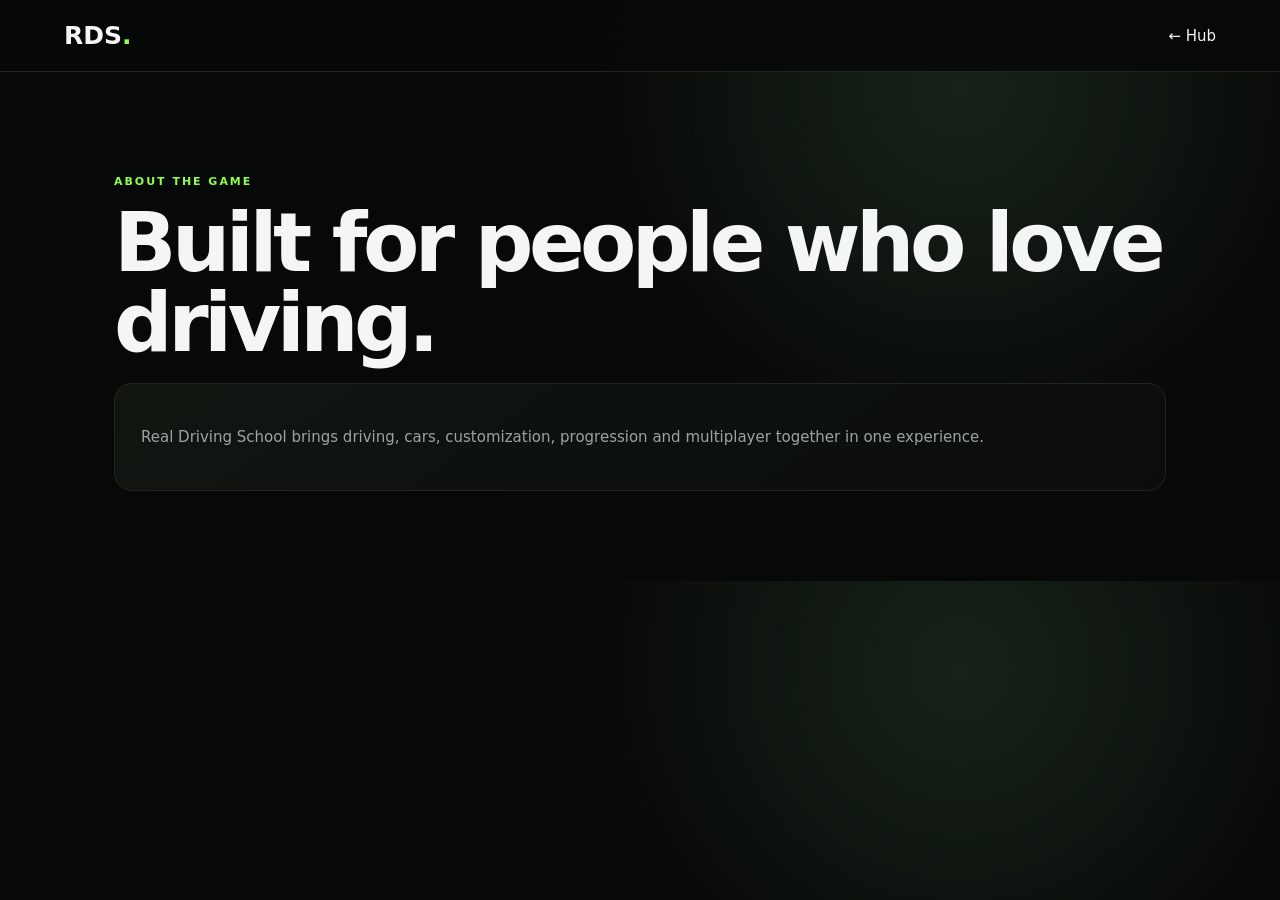
==== about.html @ 82fdd846 "Add RDS public content pages" ====
<!doctype html><html><head><meta charset="utf-8"><meta name="viewport" content="width=device-width,initial-scale=1"><title>About — RDS</title><link rel="stylesheet" href="assets/css/style.css"></head><body><header class="nav"><a class="logo" href="home.html">RDS<span>.</span></a><a href="home.html">← Hub</a></header><main class="container"><p class="eyebrow">ABOUT THE GAME</p><h1>Built for people who love driving.</h1><div class="panel"><p>Real Driving School brings driving, cars, customization, progression and multiplayer together in one experience.</p></div></main></body></html>
---- assets/css/style.css ----
:root{--bg:#070908;--panel:#0d110f;--line:#202722;--text:#f3f6f3;--muted:#9ba59e;--accent:#8cff4f}*{box-sizing:border-box}body{margin:0;background:radial-gradient(circle at 75% 15%,#172318 0,transparent 35%),var(--bg);color:var(--text);font:15px/1.6 Inter,system-ui,-apple-system,Segoe UI,sans-serif}a{color:inherit;text-decoration:none}.nav{min-height:72px;display:flex;align-items:center;justify-content:space-between;padding:0 5vw;border-bottom:1px solid var(--line);position:sticky;top:0;background:#070908e8;backdrop-filter:blur(18px);z-index:5}.nav nav{display:flex;gap:18px;flex-wrap:wrap;justify-content:flex-end}.nav nav a{color:var(--muted);font-size:13px}.nav nav a:hover{color:var(--accent)}.logo{font-size:25px;font-weight:900}.logo span{color:var(--accent)}.container{max-width:1180px;margin:auto;padding:90px 5vw}.page-head{max-width:760px;margin-bottom:45px}.eyebrow{color:var(--accent);font-size:11px;font-weight:800;letter-spacing:.18em}.container h1{font-size:clamp(40px,7vw,82px);line-height:.98;letter-spacing:-.055em;margin:12px 0 20px}.page-head>p{color:var(--muted);font-size:18px}.grid{display:grid;grid-template-columns:repeat(3,1fr);gap:14px}.card,.panel{border:1px solid var(--line);background:linear-gradient(145deg,#111611,#0a0d0b);border-radius:18px;padding:26px;transition:.25s transform,.25s border-color}.card:hover{transform:translateY(-5px);border-color:#3c493e}.card span,.panel span{font-size:10px;color:var(--accent);letter-spacing:.15em;font-weight:800}.card h2{margin:30px 0 8px}.card p,.panel p{color:var(--muted)}.hero{min-height:100vh;display:flex;flex-direction:column;justify-content:space-between;padding:8vh 7vw;position:relative;z-index:2}.brand span{font-size:30px;font-weight:950}.brand small{display:block;color:var(--muted);font-size:9px;letter-spacing:.25em}.hero-copy{max-width:760px;padding-bottom:8vh}.hero h1{font-size:clamp(55px,10vw,125px);line-height:.88;letter-spacing:-.065em;margin:10px 0 25px}.hero-copy>p:not(.eyebrow){color:#b6c0b8;font-size:19px;max-width:540px}.btn{display:inline-flex;gap:35px;align-items:center;margin-top:20px;padding:12px 15px 12px 20px;border:1px solid #455045;border-radius:8px;background:#121712}.btn b{color:var(--accent);font-size:20px}.bg{position:fixed;inset:0;overflow:hidden;background:linear-gradient(#070908cc,#070908e6),radial-gradient(circle at 50% 100%,#263a27,transparent 50%)}.road{position:absolute;width:80vw;height:130vh;left:10vw;top:35vh;transform:perspective(500px) rotateX(63deg);background:repeating-linear-gradient(90deg,transparent 0 8vw,#9eff5d33 8.15vw 8.3vw),repeating-linear-gradient(0deg,transparent 0 45px,#ffffff18 46px 48px);opacity:.5}.road:after{content:"";position:absolute;inset:0;background:radial-gradient(ellipse at center,#0000 0 20%,#070908 72%)}@media(max-width:800px){.grid{grid-template-columns:1fr}.nav{height:auto;gap:14px;padding:16px 5vw;align-items:flex-start}.nav nav{display:none}.container{padding-top:55px}.hero h1{font-size:58px}}
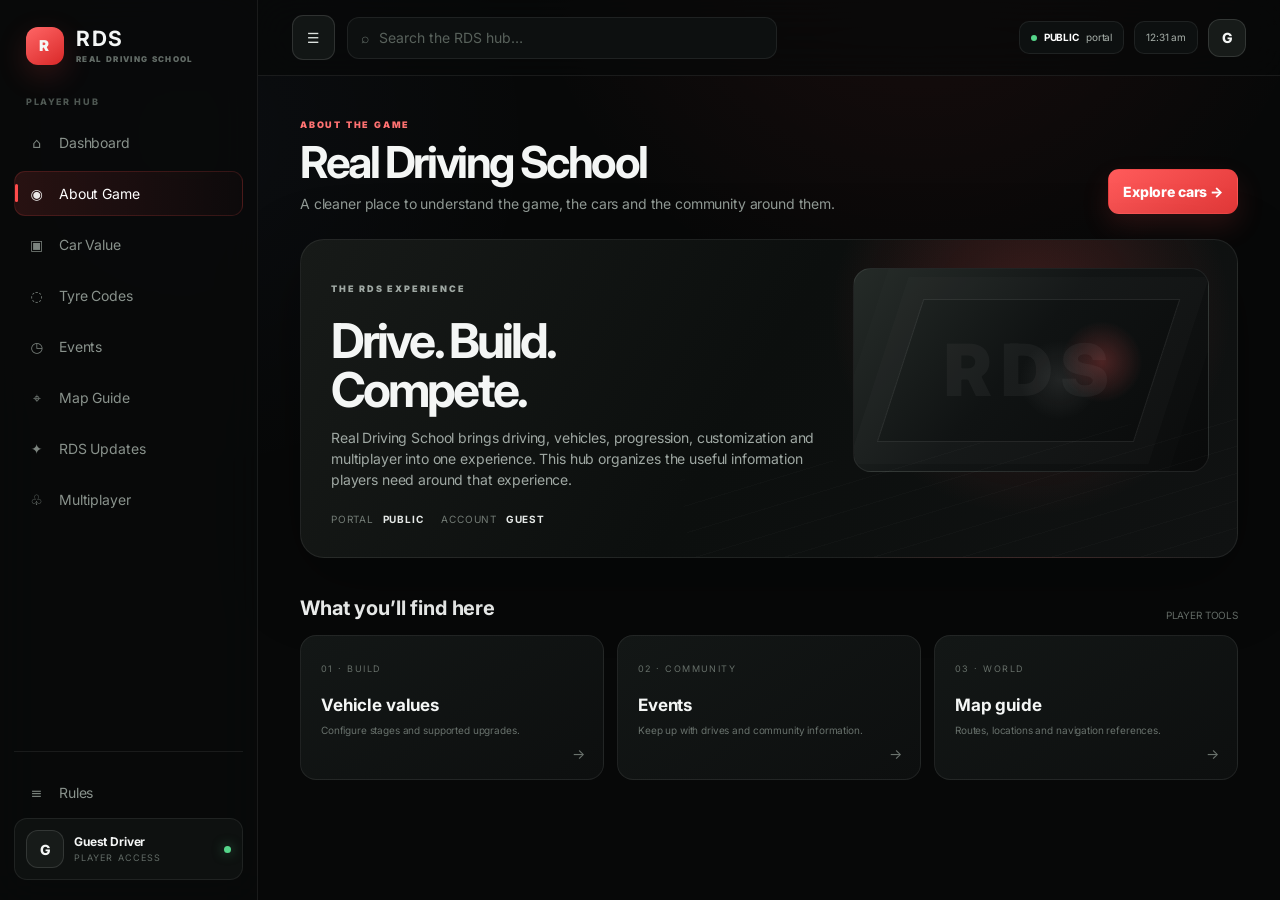
==== commit 027cd849: "Upgrade about.html to the new RDS player UI" ====
--- a/about.html
+++ b/about.html
@@ -1 +1,17 @@
-<!doctype html><html><head><meta charset="utf-8"><meta name="viewport" content="width=device-width,initial-scale=1"><title>About — RDS</title><link rel="stylesheet" href="assets/css/style.css"></head><body><header class="nav"><a class="logo" href="home.html">RDS<span>.</span></a><a href="home.html">← Hub</a></header><main class="container"><p class="eyebrow">ABOUT THE GAME</p><h1>Built for people who love driving.</h1><div class="panel"><p>Real Driving School brings driving, cars, customization, progression and multiplayer together in one experience.</p></div></main></body></html>+<!doctype html><html lang="en"><head><meta charset="utf-8"><meta name="viewport" content="width=device-width,initial-scale=1"><title>About — RDS</title><link rel="stylesheet" href="assets/css/style.css"></head><body><div class="app">
+<aside class="sidebar"><a class="brand" href="home.html"><span class="brand-mark">R</span><span class="brand-copy"><strong>RDS</strong><span>REAL DRIVING SCHOOL</span></span></a>
+<div class="side-label">PLAYER HUB</div>
+<a class="side-link " data-nav href="home.html"><span class="side-ico">⌂</span><span>Dashboard</span></a>
+<a class="side-link active" data-nav href="about.html"><span class="side-ico">◉</span><span>About Game</span></a>
+<a class="side-link " data-nav href="cars.html"><span class="side-ico">▣</span><span>Car Value</span></a>
+<a class="side-link " data-nav href="tyre-codes.html"><span class="side-ico">◌</span><span>Tyre Codes</span></a>
+<a class="side-link " data-nav href="events.html"><span class="side-ico">◷</span><span>Events</span></a>
+<a class="side-link " data-nav href="map-guide.html"><span class="side-ico">⌖</span><span>Map Guide</span></a>
+<a class="side-link " data-nav href="updates.html"><span class="side-ico">✦</span><span>RDS Updates</span></a>
+<a class="side-link " data-nav href="multiplayer.html"><span class="side-ico">♧</span><span>Multiplayer</span></a>
+<div class="side-bottom"><a class="side-link " data-nav href="rules.html"><span class="side-ico">≡</span><span>Rules</span></a>
+<div class="player-card"><div class="avatar">G</div><div><strong>Guest Driver</strong><span>PLAYER ACCESS</span></div><span class="status-dot"></span></div></div></aside><main class="main"><header class="topbar"><div class="top-left"><button class="btn menu-toggle" data-menu>☰</button><div class="searchbox">⌕ <input data-search placeholder="Search the RDS hub…"></div></div><div class="top-right"><div class="top-chip"><span class="live"></span><b>PUBLIC</b> portal</div><div class="top-chip" data-clock>--:--</div><div class="avatar">G</div></div></header><section class="content">
+<div class="page-head"><div><p class="eyebrow">ABOUT THE GAME</p><h1>Real Driving School</h1><p>A cleaner place to understand the game, the cars and the community around them.</p></div><a class="primary" href="cars.html">Explore cars →</a></div>
+<div class="dashboard-hero reveal" data-reveal><div class="hero-copy"><p class="eyebrow">THE RDS EXPERIENCE</p><h1>Drive. Build.<br>Compete.</h1><p>Real Driving School brings driving, vehicles, progression, customization and multiplayer into one experience. This hub organizes the useful information players need around that experience.</p><div class="hero-meta"><span>PORTAL <b>PUBLIC</b></span><span>ACCOUNT <b>GUEST</b></span></div></div><div class="hero-visual"></div></div>
+<div class="section-row"><h2>What you’ll find here</h2><span>PLAYER TOOLS</span></div>
+<div class="cards-3 reveal" data-reveal><a class="feature-card" href="cars.html"><span class="num">01 · BUILD</span><h3>Vehicle values</h3><p>Configure stages and supported upgrades.</p><span class="corner">→</span></a><a class="feature-card" href="events.html"><span class="num">02 · COMMUNITY</span><h3>Events</h3><p>Keep up with drives and community information.</p><span class="corner">→</span></a><a class="feature-card" href="map-guide.html"><span class="num">03 · WORLD</span><h3>Map guide</h3><p>Routes, locations and navigation references.</p><span class="corner">→</span></a></div></section></main></div><script src="assets/js/app.js"></script></body></html>
--- a/assets/css/style.css
+++ b/assets/css/style.css
@@ -1 +1,14 @@
-:root{--bg:#070908;--panel:#0d110f;--line:#202722;--text:#f3f6f3;--muted:#9ba59e;--accent:#8cff4f}*{box-sizing:border-box}body{margin:0;background:radial-gradient(circle at 75% 15%,#172318 0,transparent 35%),var(--bg);color:var(--text);font:15px/1.6 Inter,system-ui,-apple-system,Segoe UI,sans-serif}a{color:inherit;text-decoration:none}.nav{min-height:72px;display:flex;align-items:center;justify-content:space-between;padding:0 5vw;border-bottom:1px solid var(--line);position:sticky;top:0;background:#070908e8;backdrop-filter:blur(18px);z-index:5}.nav nav{display:flex;gap:18px;flex-wrap:wrap;justify-content:flex-end}.nav nav a{color:var(--muted);font-size:13px}.nav nav a:hover{color:var(--accent)}.logo{font-size:25px;font-weight:900}.logo span{color:var(--accent)}.container{max-width:1180px;margin:auto;padding:90px 5vw}.page-head{max-width:760px;margin-bottom:45px}.eyebrow{color:var(--accent);font-size:11px;font-weight:800;letter-spacing:.18em}.container h1{font-size:clamp(40px,7vw,82px);line-height:.98;letter-spacing:-.055em;margin:12px 0 20px}.page-head>p{color:var(--muted);font-size:18px}.grid{display:grid;grid-template-columns:repeat(3,1fr);gap:14px}.card,.panel{border:1px solid var(--line);background:linear-gradient(145deg,#111611,#0a0d0b);border-radius:18px;padding:26px;transition:.25s transform,.25s border-color}.card:hover{transform:translateY(-5px);border-color:#3c493e}.card span,.panel span{font-size:10px;color:var(--accent);letter-spacing:.15em;font-weight:800}.card h2{margin:30px 0 8px}.card p,.panel p{color:var(--muted)}.hero{min-height:100vh;display:flex;flex-direction:column;justify-content:space-between;padding:8vh 7vw;position:relative;z-index:2}.brand span{font-size:30px;font-weight:950}.brand small{display:block;color:var(--muted);font-size:9px;letter-spacing:.25em}.hero-copy{max-width:760px;padding-bottom:8vh}.hero h1{font-size:clamp(55px,10vw,125px);line-height:.88;letter-spacing:-.065em;margin:10px 0 25px}.hero-copy>p:not(.eyebrow){color:#b6c0b8;font-size:19px;max-width:540px}.btn{display:inline-flex;gap:35px;align-items:center;margin-top:20px;padding:12px 15px 12px 20px;border:1px solid #455045;border-radius:8px;background:#121712}.btn b{color:var(--accent);font-size:20px}.bg{position:fixed;inset:0;overflow:hidden;background:linear-gradient(#070908cc,#070908e6),radial-gradient(circle at 50% 100%,#263a27,transparent 50%)}.road{position:absolute;width:80vw;height:130vh;left:10vw;top:35vh;transform:perspective(500px) rotateX(63deg);background:repeating-linear-gradient(90deg,transparent 0 8vw,#9eff5d33 8.15vw 8.3vw),repeating-linear-gradient(0deg,transparent 0 45px,#ffffff18 46px 48px);opacity:.5}.road:after{content:"";position:absolute;inset:0;background:radial-gradient(ellipse at center,#0000 0 20%,#070908 72%)}@media(max-width:800px){.grid{grid-template-columns:1fr}.nav{height:auto;gap:14px;padding:16px 5vw;align-items:flex-start}.nav nav{display:none}.container{padding-top:55px}.hero h1{font-size:58px}}+@import url('https://fonts.googleapis.com/css2?family=Inter:wght@400;500;600;700;800;900&display=swap');
+:root{--bg:#070808;--surface:#0d0f0f;--surface2:#111414;--surface3:#161919;--line:rgba(255,255,255,.075);--line2:rgba(255,255,255,.12);--text:#f4f6f5;--muted:#929b96;--muted2:#626b66;--red:#ff4b4b;--red2:#ff7272;--green:#55d68a;--blue:#79a8ff;--shadow:0 22px 70px rgba(0,0,0,.34);--radius:18px}
+*{box-sizing:border-box}html{scroll-behavior:smooth}body{margin:0;background:radial-gradient(circle at 72% -10%,rgba(255,75,75,.08),transparent 30%),radial-gradient(circle at 15% 15%,rgba(120,160,255,.035),transparent 26%),var(--bg);color:var(--text);font:14px/1.5 Inter,system-ui,-apple-system,Segoe UI,sans-serif;letter-spacing:-.01em}body:before{content:"";position:fixed;inset:0;pointer-events:none;background-image:linear-gradient(rgba(255,255,255,.012) 1px,transparent 1px),linear-gradient(90deg,rgba(255,255,255,.012) 1px,transparent 1px);background-size:60px 60px;mask-image:linear-gradient(to bottom,black,transparent 90%);opacity:.35}a{color:inherit;text-decoration:none}button,input,select{font:inherit}button{color:inherit}.hidden{display:none!important}.app{min-height:100vh}
+.sidebar{position:fixed;inset:0 auto 0 0;width:258px;z-index:50;background:rgba(9,10,10,.84);backdrop-filter:blur(22px);border-right:1px solid var(--line);padding:20px 14px;display:flex;flex-direction:column}.brand{display:flex;align-items:center;gap:12px;padding:7px 12px 30px;font-weight:900;font-size:21px;letter-spacing:.08em}.brand-mark{width:38px;height:38px;border-radius:12px;display:grid;place-items:center;background:linear-gradient(145deg,#ff6666,#d92828);box-shadow:0 10px 30px rgba(255,75,75,.18);font-size:15px}.brand-copy{display:flex;flex-direction:column}.brand-copy strong{line-height:1}.brand-copy span{font-size:8px;color:var(--muted2);letter-spacing:.17em;margin-top:4px}.side-label{font-size:9px;letter-spacing:.18em;color:#4e5752;font-weight:800;padding:0 12px 8px}.side-link{position:relative;display:flex;align-items:center;gap:13px;padding:11px 12px;margin:3px 0;color:#89928c;border:1px solid transparent;border-radius:11px;transition:.2s ease;overflow:hidden}.side-link:before{content:"";width:3px;height:18px;border-radius:4px;background:var(--red);position:absolute;left:0;transform:translateX(-7px);transition:.2s}.side-link:hover{background:rgba(255,255,255,.035);color:#fff}.side-link.active{background:linear-gradient(90deg,rgba(255,75,75,.13),rgba(255,75,75,.025));color:#fff;border-color:rgba(255,75,75,.16)}.side-link.active:before{transform:translateX(0)}.side-ico{width:19px;text-align:center;color:inherit;opacity:.9}.side-bottom{margin-top:auto;padding-top:15px;border-top:1px solid var(--line)}.player-card{display:flex;align-items:center;gap:10px;padding:11px;background:#0e1110;border:1px solid var(--line);border-radius:13px}.avatar{width:38px;height:38px;border-radius:12px;display:grid;place-items:center;background:#171b19;border:1px solid var(--line2);font-weight:800}.player-card div:nth-child(2){min-width:0}.player-card strong,.player-card span{display:block}.player-card strong{font-size:12px}.player-card span{font-size:9px;color:var(--muted2);letter-spacing:.12em}.status-dot{width:7px;height:7px;border-radius:50%;background:var(--green);box-shadow:0 0 12px rgba(85,214,138,.5);margin-left:auto}
+.main{margin-left:258px;min-height:100vh}.topbar{height:76px;position:sticky;top:0;z-index:40;display:flex;align-items:center;justify-content:space-between;padding:0 34px;border-bottom:1px solid var(--line);background:rgba(8,9,9,.72);backdrop-filter:blur(20px)}.top-left{display:flex;align-items:center;gap:12px}.menu-toggle{display:none}.searchbox{width:min(430px,45vw);height:42px;display:flex;align-items:center;gap:9px;padding:0 13px;border:1px solid var(--line);background:#0d1010;border-radius:12px;color:#646e68}.searchbox input{width:100%;border:0;outline:0;background:transparent;color:#fff}.searchbox input::placeholder{color:#58615b}.top-right{display:flex;align-items:center;gap:10px}.top-chip{display:flex;align-items:center;gap:7px;padding:8px 11px;border:1px solid var(--line);background:#0d1010;border-radius:10px;color:#a7afa9;font-size:10px}.top-chip b{color:#fff}.top-chip .live{width:6px;height:6px;border-radius:50%;background:var(--green)}
+.content{max-width:1410px;margin:auto;padding:42px 42px 90px}.eyebrow{margin:0 0 8px;color:var(--red2);font-size:9px;font-weight:900;letter-spacing:.2em}.page-head{display:flex;justify-content:space-between;align-items:flex-end;gap:20px;margin-bottom:25px}.page-head h1{margin:0;font-size:44px;line-height:1;letter-spacing:-.055em}.page-head p:not(.eyebrow){margin:9px 0 0;color:var(--muted)}.actions{display:flex;gap:9px;flex-wrap:wrap}.btn,.primary{display:inline-flex;align-items:center;justify-content:center;gap:12px;border:1px solid transparent;border-radius:11px;padding:11px 14px;font-weight:800;cursor:pointer;transition:.18s}.btn:hover,.primary:hover{transform:translateY(-1px)}.btn{background:#121615;border-color:var(--line2);color:#dce1de}.primary{background:linear-gradient(145deg,#ff5b5b,#e23838);box-shadow:0 12px 28px rgba(255,75,75,.14);color:#fff}.btn.ghost{background:transparent;border-color:var(--line)}
+.dashboard-hero{position:relative;overflow:hidden;min-height:260px;border-radius:24px;border:1px solid var(--line);background:radial-gradient(circle at 78% 24%,rgba(255,75,75,.2),transparent 26%),linear-gradient(120deg,#171a18,#0c0f0e 48%,#101212);box-shadow:var(--shadow);padding:30px}.dashboard-hero:after{content:"";position:absolute;inset:auto -10% -45% 42%;height:260px;background:repeating-linear-gradient(170deg,rgba(255,255,255,.05) 0 1px,transparent 1px 26px);transform:rotate(-7deg);opacity:.35}.hero-copy{position:relative;z-index:2;max-width:650px}.hero-copy h1{margin:0;font-size:48px;line-height:1.02;letter-spacing:-.06em}.hero-copy p{color:#9fa8a3;max-width:520px;margin:12px 0 22px}.hero-meta{display:flex;gap:18px;flex-wrap:wrap}.hero-meta span{font-size:10px;color:#727b75;letter-spacing:.08em}.hero-meta b{color:#e5e9e7;margin-left:5px}.hero-visual{position:absolute;right:28px;top:28px;width:38%;height:204px;border-radius:18px;border:1px solid rgba(255,255,255,.08);overflow:hidden;background:radial-gradient(circle at 70% 46%,rgba(255,90,90,.26),transparent 15%),radial-gradient(circle at 58% 55%,rgba(255,255,255,.08),transparent 17%),linear-gradient(130deg,#252b28 0,#101313 46%,#090a0a 100%)}.hero-visual:before{content:"";position:absolute;width:72%;height:70%;left:13%;top:15%;border:1px solid rgba(255,255,255,.09);transform:skewX(-18deg);box-shadow:0 0 0 22px rgba(255,255,255,.015),0 0 0 45px rgba(255,255,255,.008)}.hero-visual:after{content:"RDS";position:absolute;inset:0;display:grid;place-items:center;font-size:72px;font-weight:900;letter-spacing:.12em;color:rgba(255,255,255,.045)}
+.metric-grid{display:grid;grid-template-columns:repeat(4,1fr);gap:13px;margin:14px 0}.metric{padding:18px;border:1px solid var(--line);background:linear-gradient(145deg,#111414,#0d0f0f);border-radius:16px}.metric-top{display:flex;justify-content:space-between;color:#6a736e;font-size:9px;letter-spacing:.16em;font-weight:800}.metric h3{margin:10px 0 2px;font-size:24px;letter-spacing:-.045em}.metric p{margin:0;color:#707974;font-size:10px}.metric-accent h3{color:#ff8a8a}.grid-2{display:grid;grid-template-columns:1.25fr .75fr;gap:14px}.panel{border:1px solid var(--line);background:linear-gradient(145deg,#101313,#0c0e0e);border-radius:18px;box-shadow:0 18px 48px rgba(0,0,0,.18)}.panel-head{display:flex;justify-content:space-between;align-items:flex-start;gap:12px;padding:20px 20px 16px;border-bottom:1px solid var(--line)}.panel-head h2{margin:0;font-size:17px}.panel-head p{margin:4px 0 0;color:#656e69;font-size:11px}.activity{padding:6px 0}.activity-row{display:flex;gap:12px;padding:14px 20px;border-bottom:1px solid var(--line)}.activity-row:last-child{border-bottom:0}.activity-icon{width:34px;height:34px;flex:0 0 auto;display:grid;place-items:center;border-radius:10px;background:#171a18;border:1px solid var(--line);color:#ff8585;font-size:12px}.activity-row strong{display:block;font-size:12px}.activity-row span{display:block;color:#68716b;font-size:10px;margin-top:2px}.quick-grid{display:grid;grid-template-columns:1fr 1fr;gap:9px;padding:20px}.quick{padding:15px;border:1px solid var(--line);border-radius:14px;background:#0d1010;transition:.18s}.quick:hover{border-color:var(--line2);transform:translateY(-2px)}.quick b{display:block;font-size:12px}.quick span{display:block;color:#69716c;font-size:10px;margin-top:4px}.quick .q-arrow{display:block;margin-top:15px;color:#aeb5b0}.section-row{display:flex;align-items:end;justify-content:space-between;margin:35px 0 12px}.section-row h2{margin:0;font-size:20px}.section-row span{font-size:10px;color:#656d68}.cards-3{display:grid;grid-template-columns:repeat(3,1fr);gap:13px}.feature-card{position:relative;min-height:145px;padding:20px;border:1px solid var(--line);border-radius:16px;overflow:hidden;background:linear-gradient(145deg,#131716,#0d0f0f);transition:.18s}.feature-card:hover{transform:translateY(-2px);border-color:var(--line2)}.feature-card .num{font-size:9px;color:#666f69;letter-spacing:.16em}.feature-card h3{margin:16px 0 5px;font-size:17px}.feature-card p{margin:0;color:#68716c;font-size:10px}.feature-card .corner{position:absolute;right:18px;bottom:15px;color:#6b736e}
+.tool-layout{display:grid;grid-template-columns:320px minmax(0,1fr);gap:14px}.list-panel{padding:12px}.list-search{margin-bottom:9px}.list-search input{width:100%;border:1px solid var(--line);background:#0a0c0c;color:#fff;outline:0;border-radius:11px;padding:11px 12px}.car-list{display:flex;flex-direction:column;gap:7px;max-height:630px;overflow:auto;padding-right:2px}.car-row{display:grid;grid-template-columns:48px 1fr 18px;gap:11px;align-items:center;text-align:left;width:100%;padding:10px;border:1px solid transparent;background:#0e1110;border-radius:12px;cursor:pointer}.car-row:hover{background:#141716}.car-row.chosen{background:linear-gradient(90deg,rgba(255,75,75,.12),rgba(255,75,75,.025));border-color:rgba(255,75,75,.18)}.car-thumb{width:48px;height:44px;border-radius:10px;display:grid;place-items:center;background:linear-gradient(145deg,#251718,#151817);border:1px solid rgba(255,255,255,.06);color:#ff7c7c;font-size:9px;font-weight:900}.car-row b{font-size:11px;display:block}.car-row span{display:block;color:#5f6862;font-size:9px;margin-top:3px}.car-row strong{color:#6b746e}.calc-panel{padding:22px}.calc-top{display:flex;justify-content:space-between;gap:20px;align-items:flex-start;margin-bottom:18px}.calc-top h2{margin:0;font-size:24px;letter-spacing:-.04em}.calc-top p{margin:5px 0 0;color:#717a74;font-size:10px}.tag{padding:6px 8px;border-radius:8px;border:1px solid var(--line2);background:#121615;color:#929b95;font-size:9px;font-weight:800;letter-spacing:.14em}.field{margin-bottom:16px}.field label{display:block;color:#c8cfcb;font-size:10px;font-weight:800;letter-spacing:.08em}.field select,.field input[type=text],.field input[type=number]{width:100%;margin-top:7px;border:1px solid var(--line);background:#0a0c0c;color:#fff;border-radius:11px;padding:11px 12px;outline:0}.stage-grid{display:grid;grid-template-columns:repeat(7,1fr);gap:6px;margin-top:7px}.stage-btn{padding:9px 3px;border-radius:9px;border:1px solid var(--line);background:#0d1010;color:#78807b;font-size:9px;font-weight:800;cursor:pointer}.stage-btn:hover{border-color:var(--line2);color:#fff}.stage-btn.active{background:rgba(255,75,75,.11);border-color:rgba(255,75,75,.34);color:#ff8b8b}.stage-more{grid-column:1/-1}.option-cards{display:grid;grid-template-columns:repeat(2,1fr);gap:8px;margin:16px 0}.option{position:relative;display:flex;gap:10px;align-items:flex-start;padding:12px;border:1px solid var(--line);border-radius:12px;background:#0d1010;cursor:pointer}.option:hover{border-color:var(--line2)}.option input{margin-top:2px;accent-color:var(--red)}.option b{display:block;font-size:11px}.option small{display:block;color:#626b65;font-size:9px;margin-top:2px}.value-row{display:grid;grid-template-columns:1fr 1fr;gap:9px}.result-box{margin-top:18px;padding:17px;border:1px solid rgba(255,75,75,.17);border-radius:15px;background:linear-gradient(145deg,rgba(255,75,75,.11),rgba(255,75,75,.025))}.result-label{font-size:9px;font-weight:800;color:#ad7777;letter-spacing:.16em}.result-main{display:flex;align-items:end;justify-content:space-between;gap:15px}.result-main strong{font-size:37px;letter-spacing:-.055em}.result-main span{color:#727a75;font:10px ui-monospace,SFMono-Regular,Menlo,monospace}.result-note{margin:10px 0 0;color:#686f6a;font-size:9px}.spec-grid{display:grid;grid-template-columns:repeat(3,1fr);margin-top:11px;border:1px solid var(--line);border-radius:11px;overflow:hidden}.spec{padding:12px;border-right:1px solid var(--line)}.spec:last-child{border-right:0}.spec small{display:block;color:#626b65;font-size:8px;letter-spacing:.14em}.spec b{display:block;margin-top:4px;font-size:14px}
+.landing{min-height:100vh;overflow:hidden;background:#050606}.landing-bg{position:fixed;inset:0;background:linear-gradient(120deg,#141817,#090b0a 50%,#080909);overflow:hidden}.landing-bg video{position:absolute;width:100%;height:100%;object-fit:cover;filter:saturate(.72) contrast(1.05) brightness(.6)}.landing-bg:after{content:"";position:absolute;inset:0;background:linear-gradient(90deg,rgba(4,5,5,.93) 0%,rgba(4,5,5,.65) 45%,rgba(4,5,5,.55) 100%),linear-gradient(0deg,rgba(0,0,0,.8),transparent 50%);backdrop-filter:saturate(.7)}.road-art{position:absolute;inset:0;background:radial-gradient(circle at 75% 48%,rgba(255,75,75,.17),transparent 18%),repeating-linear-gradient(165deg,transparent 0 44px,rgba(255,255,255,.055) 45px,transparent 46px 90px);transform:skewX(-8deg) scale(1.12);opacity:.25}.landing-shell{position:relative;z-index:2;min-height:100vh;display:flex;align-items:center;padding:7vw 8vw}.landing-copy{max-width:760px}.landing-mark{display:flex;align-items:center;gap:12px;margin-bottom:35px}.landing-mark .brand-mark{width:46px;height:46px}.landing-mark strong{font-size:13px;letter-spacing:.18em}.landing-copy h1{font-size:clamp(56px,7vw,110px);line-height:.88;letter-spacing:-.07em;margin:0;max-width:850px}.landing-copy h1 span{color:#ff7a7a}.landing-copy>p{max-width:620px;color:#a3aaa5;font-size:16px;margin:22px 0 28px}.landing-actions{display:flex;align-items:center;gap:12px;flex-wrap:wrap}.continue{padding:13px 18px}.landing-foot{position:absolute;bottom:28px;left:8vw;right:8vw;display:flex;justify-content:space-between;color:#5f6863;font-size:9px;letter-spacing:.12em;text-transform:uppercase}.landing-foot b{color:#b3bbb5}.reveal{opacity:0;transform:translateY(10px);transition:opacity .55s ease,transform .55s ease}.reveal.revealed{opacity:1;transform:none}
+::-webkit-scrollbar{width:8px}::-webkit-scrollbar-track{background:transparent}::-webkit-scrollbar-thumb{background:#202522;border-radius:10px}
+@media(max-width:1100px){.metric-grid{grid-template-columns:repeat(2,1fr)}.grid-2{grid-template-columns:1fr}.hero-visual{opacity:.46;width:44%}.tool-layout{grid-template-columns:1fr}.car-list{max-height:260px}}
+@media(max-width:880px){.sidebar{width:76px;padding:18px 8px}.brand-copy,.side-label,.side-link span,.player-card div:not(.avatar),.status-dot{display:none}.brand{justify-content:center}.side-link{justify-content:center}.main{margin-left:76px}.topbar{padding:0 18px}.content{padding:30px 18px 65px}.page-head{align-items:flex-start;flex-direction:column}.page-head h1{font-size:36px}.hero-visual{display:none}}
+@media(max-width:600px){.metric-grid,.cards-3,.option-cards,.value-row,.spec-grid{grid-template-columns:1fr}.stage-grid{grid-template-columns:repeat(4,1fr)}.top-right .top-chip{display:none}.searchbox{width:100%}.topbar{gap:10px}.dashboard-hero{padding:24px}.hero-copy h1{font-size:40px}.landing-shell{padding:28px}.landing-copy h1{font-size:54px}.landing-foot{left:28px;right:28px}.landing-foot span:last-child{display:none}}
